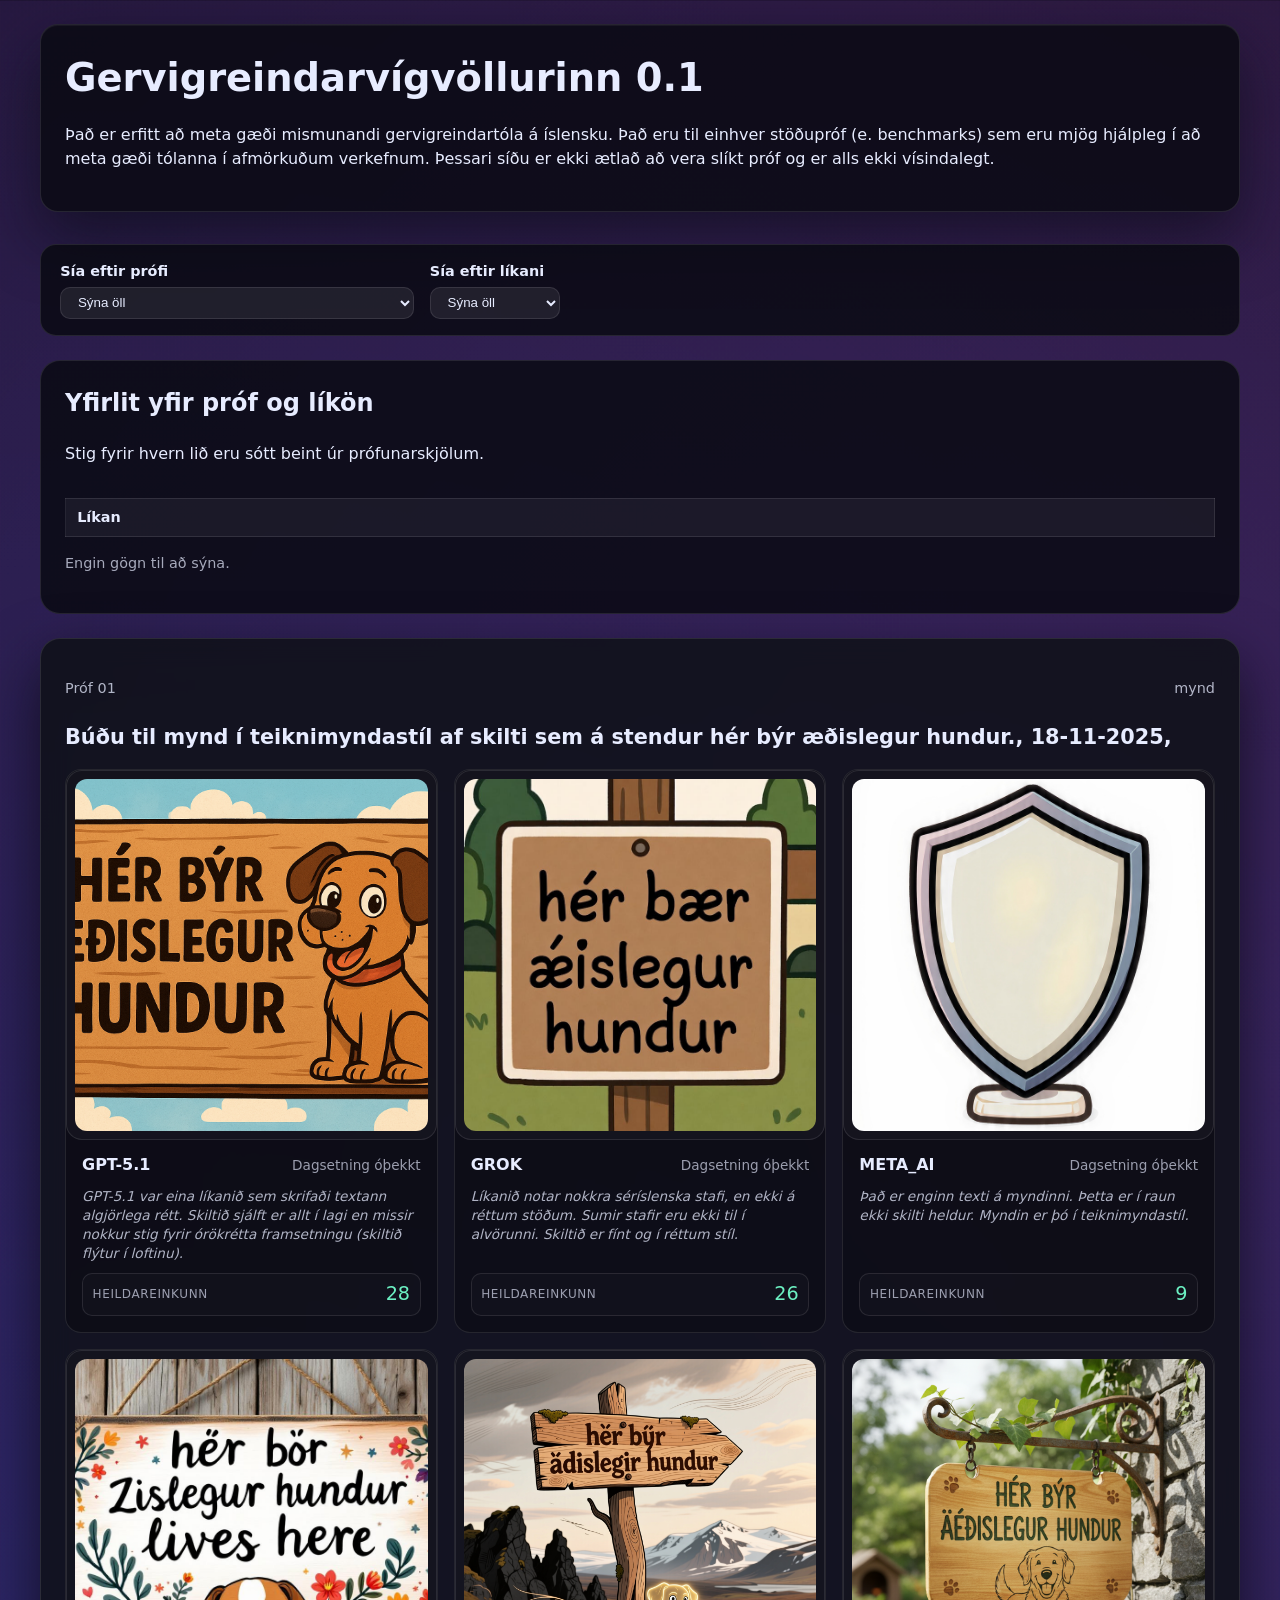
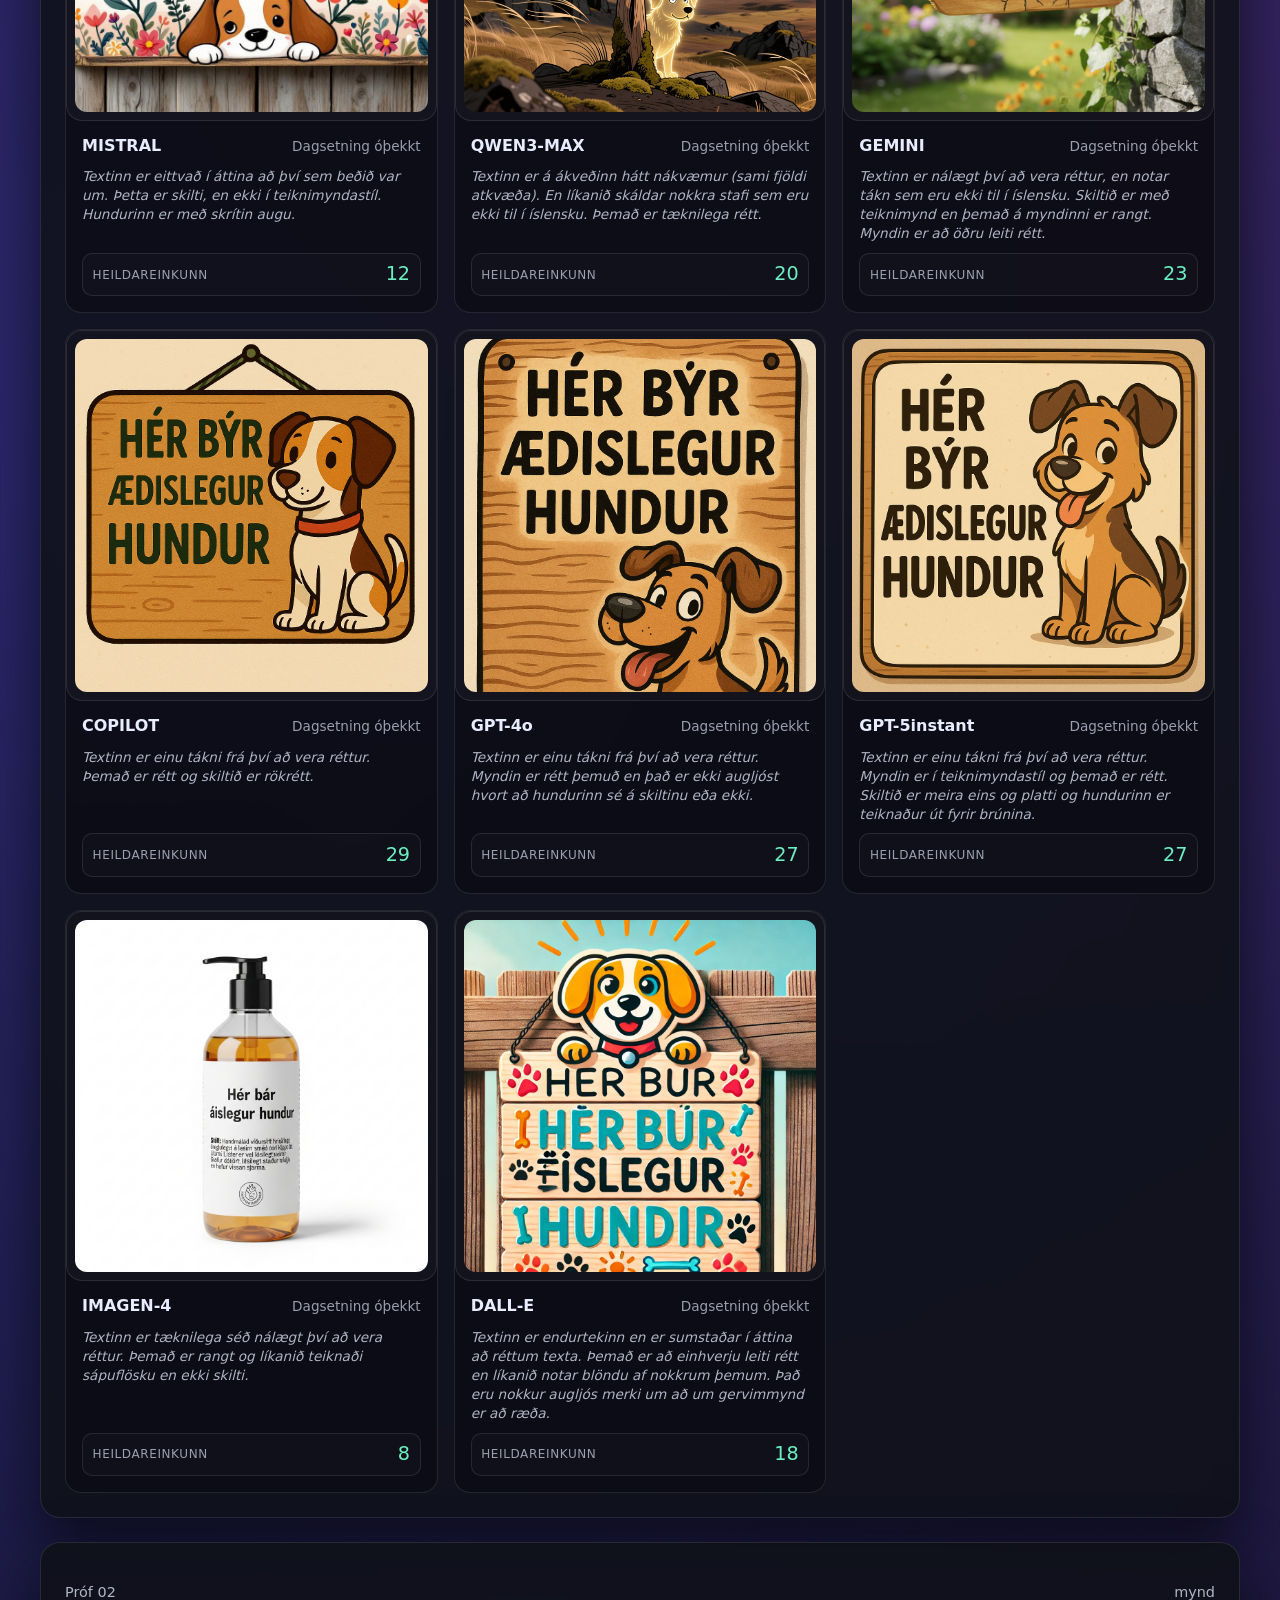
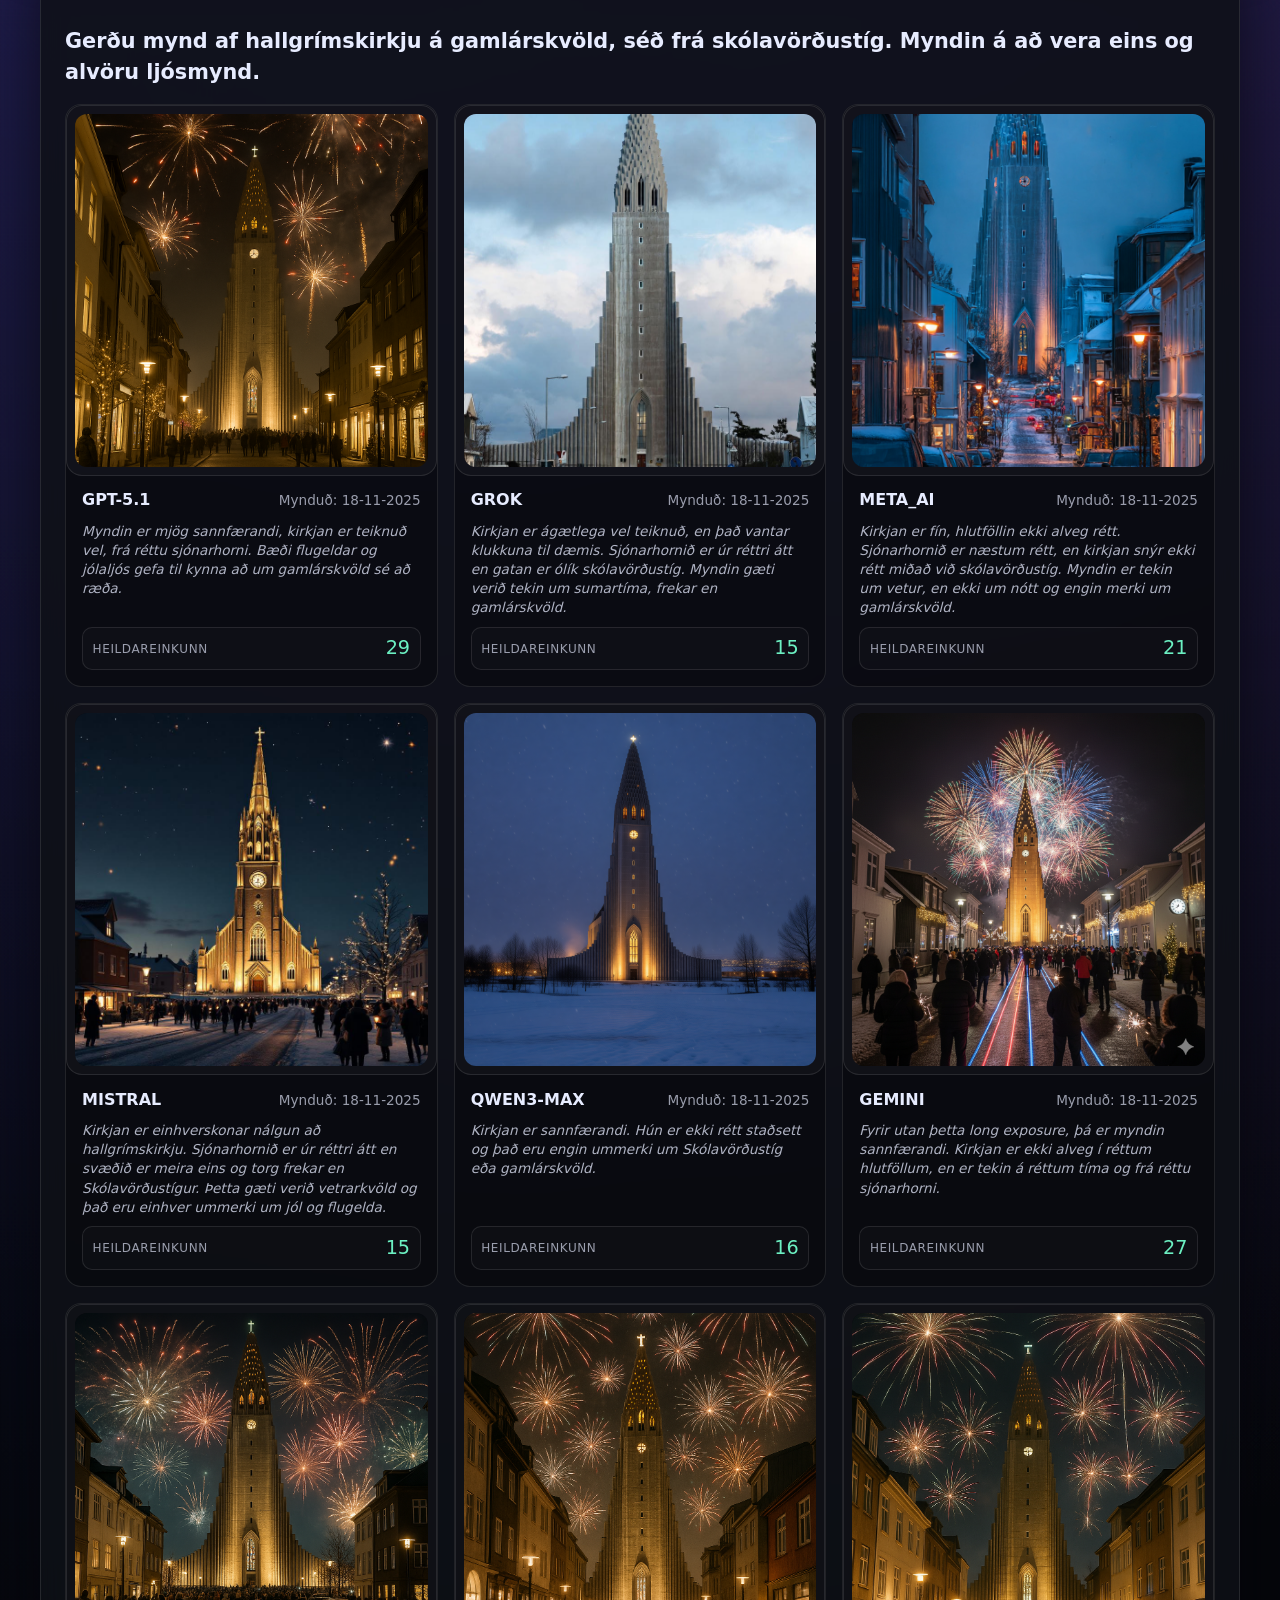
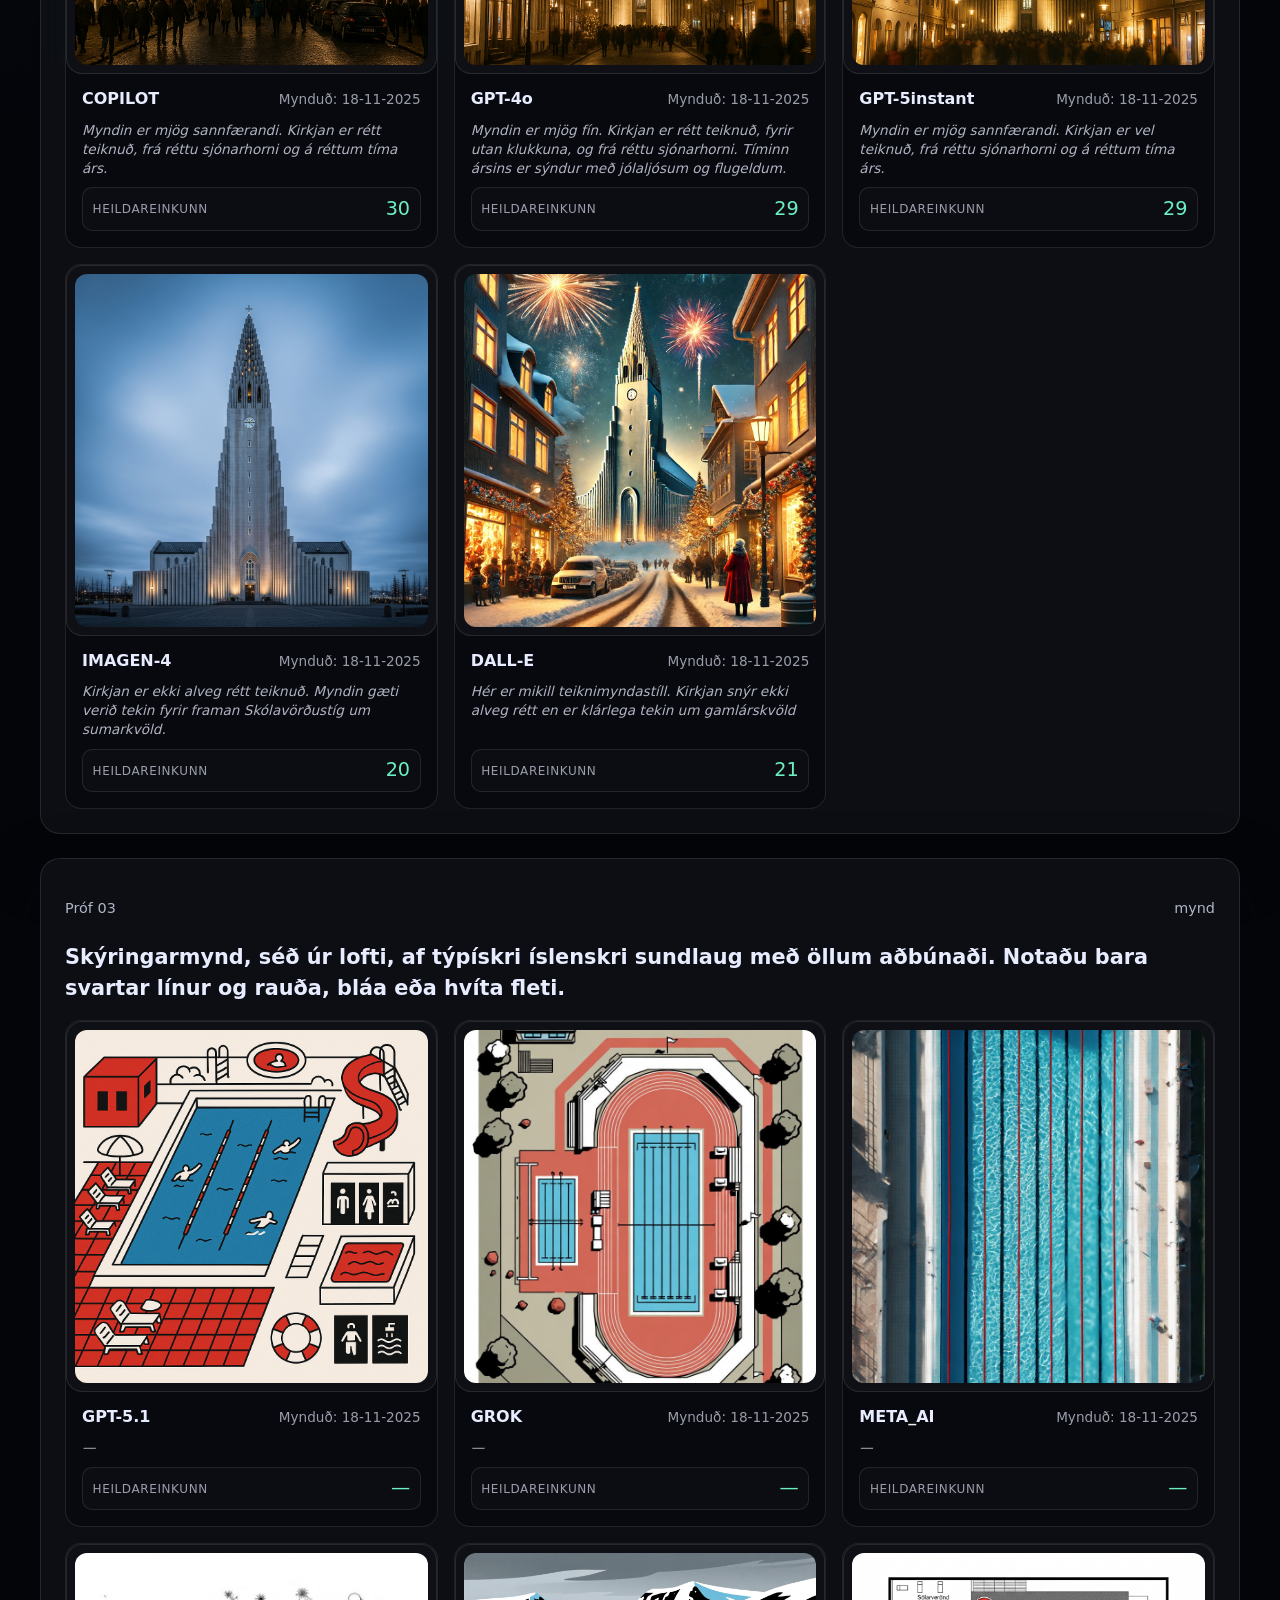
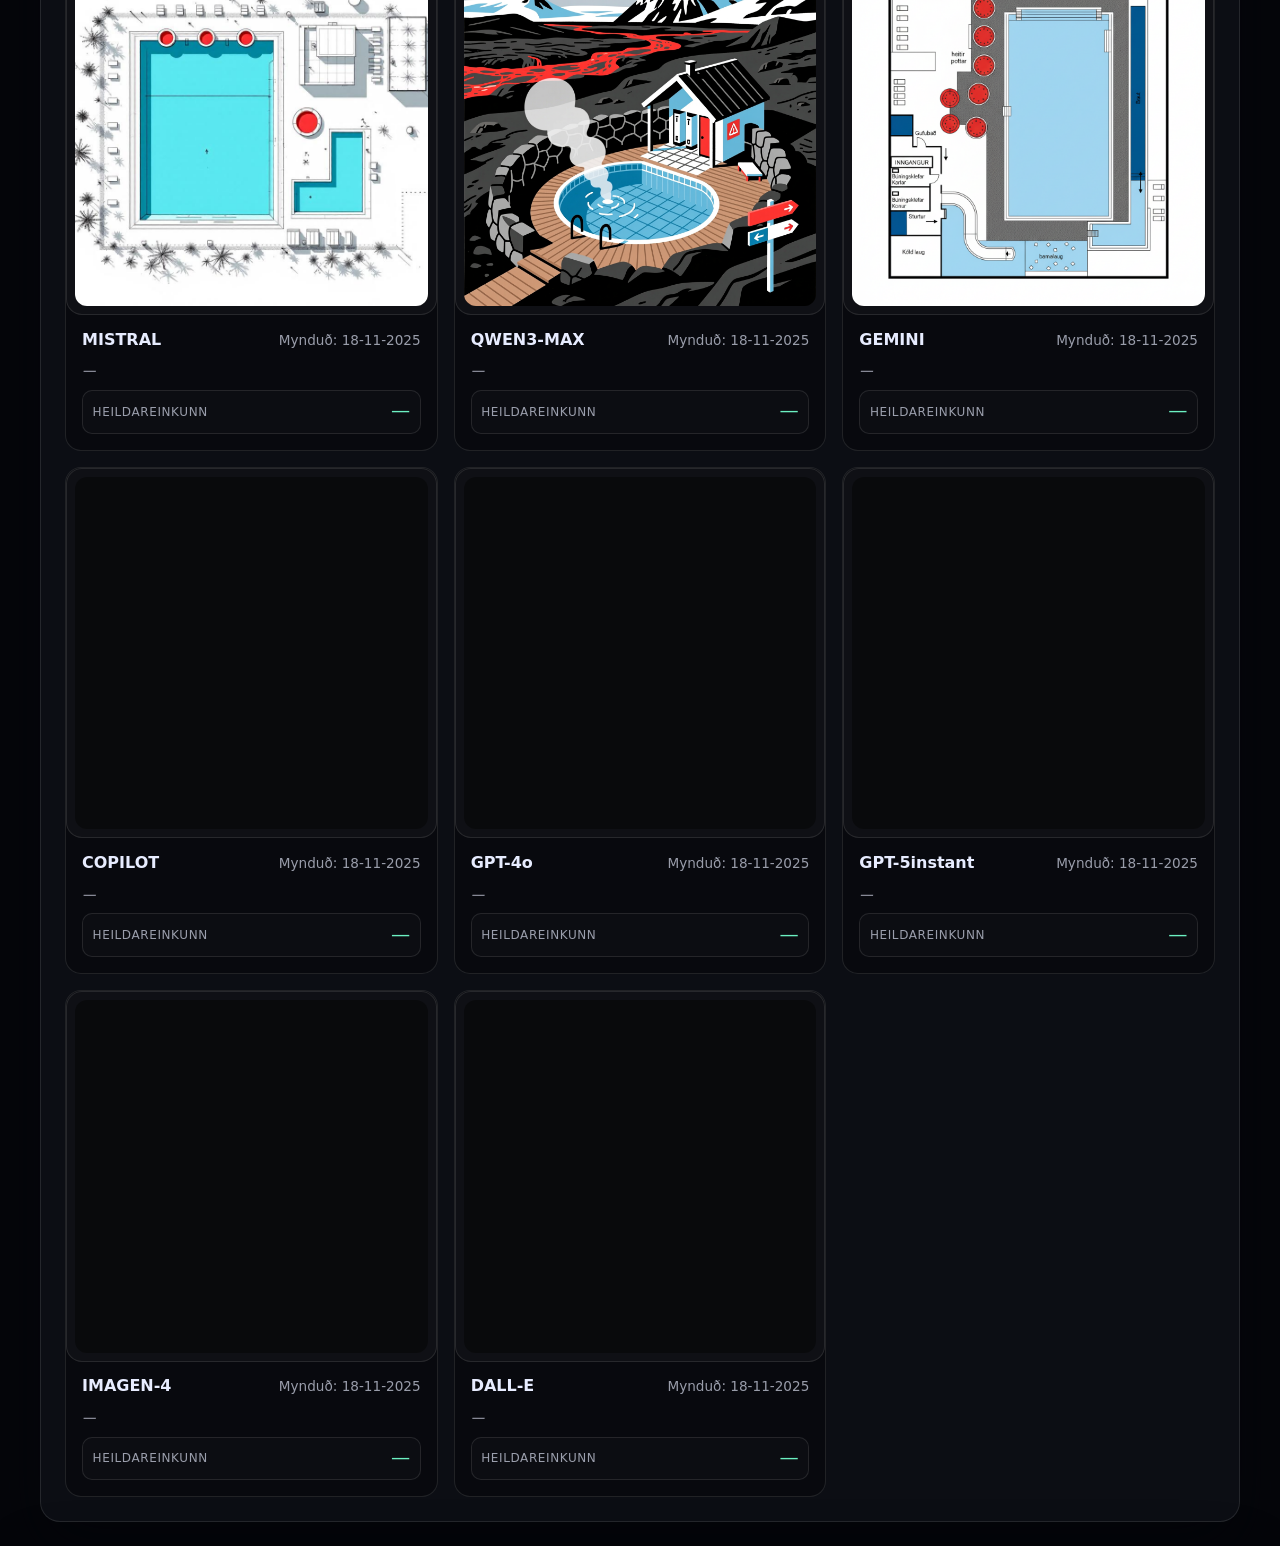
==== index.html @ adf2e950 "Initial" ====
<!DOCTYPE html>
<html lang="en">
  <head>
    <meta charset="UTF-8" />
    <meta name="viewport" content="width=device-width, initial-scale=1.0" />
    <title>Gervigreindarvígvöllurinn</title>
    <link rel="stylesheet" href="styles.css" />
  </head>
  <body>
    <header class="site-header">
      <div class="header-content">
        <h1>Gervigreindarvígvöllurinn 0.1</h1>
        <p>
          Það er erfitt að meta gæði mismunandi gervigreindartóla á íslensku. Það eru til einhver stöðupróf (e. benchmarks) sem eru mjög hjálpleg í að meta gæði tólanna í afmörkuðum verkefnum. Þessari síðu er ekki ætlað að vera slíkt próf og er alls ekki vísindalegt.
        </p>
      </div>
    </header>

    <main>
      <section class="filters">
        <label>
          Sía eftir prófi
          <select id="trialFilter">
            <option value="all" selected>Sýna öll</option>
          </select>
        </label>
        <label>
          Sía eftir líkani
          <select id="modelFilter">
            <option value="all" selected>Sýna öll</option>
          </select>
        </label>
      </section>

      <section class="summary-section" id="summarySection">
        <div class="summary-header">
          <h2>Yfirlit yfir próf og líkön</h2>
          <p>Stig fyrir hvern lið eru sótt beint úr prófunarskjölum.</p>
        </div>
        <div class="table-wrap">
          <table id="summaryTable">
            <thead>
              <tr>
                <th>Líkan</th>
              </tr>
            </thead>
            <tbody></tbody>
          </table>
          <p class="table-empty" id="summaryEmpty">Engin gögn til að sýna.</p>
        </div>
      </section>

      <section id="trialGrid" class="trial-grid" aria-live="polite">
        <div class="status-message">Hleð gögnum…</div>
      </section>
    </main>

    <template id="trialTemplate">
      <article class="trial-card">
        <header>
          <p class="trial-id"></p>
          <p class="trial-type"></p>
        </header>
        <h2 class="trial-prompt"></h2>
        <div class="model-grid"></div>
      </article>
    </template>

    <template id="modelTemplate">
      <figure class="model-card">
        <div class="image-wrap">
          <button type="button" class="image-button" aria-label="Open image preview">
            <img alt="" loading="lazy" />
          </button>
        </div>
        <figcaption>
          <div class="model-meta">
            <strong class="model-name"></strong>
            <span class="generated-date"></span>
          </div>
          <p class="model-comment">—</p>
          <div class="score-tile">
            <span class="score-label">Heildareinkunn</span>
            <span class="score-value overall-grade">—</span>
          </div>
        </figcaption>
      </figure>
    </template>

    <div id="lightbox" class="lightbox hidden" aria-hidden="true">
      <div class="lightbox-backdrop"></div>
      <figure class="lightbox-dialog" role="dialog" aria-modal="true" aria-label="Image preview">
        <button type="button" class="lightbox-close" aria-label="Close image">×</button>
        <button type="button" class="lightbox-nav lightbox-prev" id="lightboxPrev" aria-label="Show previous image">‹</button>
        <button type="button" class="lightbox-nav lightbox-next" id="lightboxNext" aria-label="Show next image">›</button>
        <img id="lightboxImage" alt="" />
        <figcaption class="lightbox-caption">
          <strong id="lightboxModel"></strong>
          <p id="lightboxPrompt"></p>
          <p id="lightboxComment" class="lightbox-comment"></p>
          <div class="lightbox-scores" id="lightboxScores"></div>
        </figcaption>
      </figure>
    </div>

    <script src="app.js" type="module"></script>
  </body>
</html>
---- styles.css ----
:root {
  color-scheme: light dark;
  font-family: "Inter", system-ui, -apple-system, BlinkMacSystemFont, "Segoe UI",
    sans-serif;
  line-height: 1.5;
  font-weight: 400;
  background-color: #0f1117;
  color: #e7ecff;
  --accent: #6cf0c2;
  --border: rgba(255, 255, 255, 0.1);
  --card-bg: rgba(15, 17, 23, 0.85);
  --content-width: 1200px;
}

*,
*::before,
*::after {
  box-sizing: border-box;
}

body {
  margin: 0;
  min-height: 100vh;
  background:
    radial-gradient(circle at 10% 20%, rgba(54, 88, 255, 0.3), transparent 35%),
    radial-gradient(circle at 90% 10%, rgba(224, 95, 255, 0.25), transparent 40%),
    #05060a;
  padding: 1.5rem;
}

.site-header {
  max-width: var(--content-width);
  margin: 0 auto 2rem;
  padding: 1.5rem;
  border-radius: 18px;
  border: 1px solid var(--border);
  background: rgba(8, 9, 15, 0.8);
  box-shadow:
    0 25px 60px rgba(8, 10, 20, 0.6),
    inset 0 1px 0 rgba(255, 255, 255, 0.05);
  display: flex;
  gap: 1rem;
  justify-content: space-between;
  align-items: flex-start;
  flex-wrap: wrap;
}

.site-header h1 {
  margin: 0 0 0.4rem;
  font-size: clamp(1.8rem, 3vw, 2.8rem);
}

.site-header .meta {
  display: flex;
  gap: 0.5rem;
  flex-wrap: wrap;
}

.tag {
  border: 1px solid var(--border);
  padding: 0.3rem 0.8rem;
  border-radius: 999px;
  font-size: 0.85rem;
  background: rgba(255, 255, 255, 0.05);
}

main {
  max-width: var(--content-width);
  margin: 0 auto;
}

.filters {
  display: flex;
  gap: 1rem;
  flex-wrap: wrap;
  margin-bottom: 1.5rem;
  padding: 1rem 1.2rem;
  border-radius: 16px;
  border: 1px solid var(--border);
  background: rgba(8, 9, 15, 0.8);
}

.filters label {
  display: flex;
  flex-direction: column;
  font-weight: 600;
  font-size: 0.9rem;
}

select {
  background: rgba(255, 255, 255, 0.08);
  color: inherit;
  border: 1px solid var(--border);
  border-radius: 10px;
  padding: 0.4rem 0.8rem;
  margin-top: 0.3rem;
}

.trial-grid {
  display: grid;
  gap: 1.5rem;
}

.status-message {
  padding: 3rem;
  text-align: center;
  border-radius: 18px;
  border: 1px dashed var(--border);
  background: rgba(8, 9, 15, 0.7);
}

.trial-card {
  border: 1px solid var(--border);
  border-radius: 20px;
  padding: 1.5rem;
  background: var(--card-bg);
  backdrop-filter: blur(12px);
  box-shadow: 0 25px 60px rgba(4, 6, 10, 0.7);
}

.trial-card header {
  display: flex;
  justify-content: space-between;
  font-size: 0.9rem;
  opacity: 0.75;
  margin-bottom: 0.5rem;
}

.trial-card h2 {
  margin: 0 0 1rem;
  font-size: 1.3rem;
}

.model-grid {
  display: grid;
  grid-template-columns: repeat(3, minmax(0, 1fr));
  gap: 1rem;
}

.image-wrap {
  aspect-ratio: 1 / 1;
  width: 100%;
  background: rgba(255, 255, 255, 0.03);
  border: 1px solid var(--border);
  border-radius: 16px;
  overflow: hidden;
  padding: 0.5rem;
  box-sizing: border-box;
}

.image-button {
  width: 100%;
  height: 100%;
  border: none;
  background: transparent;
  padding: 0;
  margin: 0;
  cursor: pointer;
}

.image-wrap img {
  width: 100%;
  height: 100%;
  object-fit: cover;
  display: block;
  background: rgba(0, 0, 0, 0.4);
  border-radius: 12px;
}

.model-card {
  margin: 0;
  border: 1px solid var(--border);
  border-radius: 16px;
  overflow: hidden;
  background: rgba(0, 0, 0, 0.3);
  display: flex;
  flex-direction: column;
}

.model-card figcaption {
  padding: 0.8rem 1rem 1rem;
  display: flex;
  flex-direction: column;
  gap: 0.6rem;
  flex: 1;
}

.missing-image {
  width: 100%;
  height: 100%;
  border-radius: 12px;
  border: 1px dashed var(--border);
  display: flex;
  align-items: center;
  justify-content: center;
  font-size: 0.9rem;
  opacity: 0.6;
  text-align: center;
  padding: 1rem;
}

.model-meta {
  display: flex;
  justify-content: space-between;
  align-items: baseline;
  gap: 0.5rem;
}

.model-name {
  font-size: 1rem;
}

.generated-date {
  font-size: 0.85rem;
  opacity: 0.65;
}

.model-comment {
  margin: 0;
  font-size: 0.85rem;
  font-style: italic;
  line-height: 1.4;
  opacity: 0.75;
}

.score-tile {
  border: 1px solid var(--border);
  border-radius: 10px;
  padding: 0.4rem 0.6rem;
  background: rgba(255, 255, 255, 0.02);
  display: flex;
  align-items: center;
  justify-content: space-between;
  gap: 0.6rem;
  margin-top: auto;
}

.score-label {
  font-size: 0.75rem;
  text-transform: uppercase;
  letter-spacing: 0.05em;
  opacity: 0.65;
}

.score-value {
  font-size: 1rem;
}

.overall-grade {
  font-size: 1.2rem;
  color: var(--accent);
}

@media (max-width: 1100px) {
  .model-grid {
    grid-template-columns: repeat(auto-fit, minmax(260px, 1fr));
  }
}

.lightbox {
  position: fixed;
  inset: 0;
  z-index: 1000;
  display: flex;
  align-items: center;
  justify-content: center;
}

.lightbox.hidden {
  display: none;
}

.lightbox-backdrop {
  position: absolute;
  inset: 0;
  background: rgba(0, 0, 0, 0.8);
}

.lightbox-dialog {
  position: relative;
  max-width: min(90vw, 1100px);
  max-height: 90vh;
  padding: 1.5rem;
  background: rgba(8, 9, 15, 0.95);
  border-radius: 20px;
  border: 1px solid var(--border);
  box-shadow: 0 30px 80px rgba(0, 0, 0, 0.8);
  display: flex;
  flex-direction: column;
  gap: 1rem;
  align-items: center;
}

.lightbox-dialog img {
  width: 100%;
  max-width: 80vw;
  max-height: 60vh;
  object-fit: contain;
  border-radius: 12px;
  background: #000;
}

.lightbox-caption {
  width: 100%;
  border: 1px solid var(--border);
  border-radius: 12px;
  padding: 1rem;
  background: rgba(255, 255, 255, 0.03);
  display: flex;
  flex-direction: column;
  gap: 0.4rem;
}

.lightbox-caption strong {
  font-size: 1.1rem;
}

.lightbox-caption p {
  margin: 0;
  font-size: 0.95rem;
  line-height: 1.4;
  opacity: 0.85;
}

.lightbox-comment {
  font-size: 0.9rem;
  margin-top: 0.3rem;
  opacity: 0.8;
}

.lightbox-scores {
  display: flex;
  flex-wrap: wrap;
  gap: 0.5rem;
  margin-top: 0.5rem;
}

.lightbox-scores span {
  border: 1px solid var(--border);
  border-radius: 999px;
  padding: 0.2rem 0.7rem;
  font-size: 0.85rem;
  background: rgba(255, 255, 255, 0.05);
}

.lightbox-close {
  position: absolute;
  top: 0.5rem;
  right: 0.5rem;
  border: none;
  background: rgba(0, 0, 0, 0.5);
  color: #fff;
  width: 2.4rem;
  height: 2.4rem;
  border-radius: 50%;
  font-size: 1.3rem;
  cursor: pointer;
}

.lightbox-nav {
  position: absolute;
  top: 50%;
  transform: translateY(-50%);
  border: none;
  background: rgba(0, 0, 0, 0.5);
  color: #fff;
  width: 3rem;
  height: 3rem;
  border-radius: 50%;
  font-size: 1.3rem;
  cursor: pointer;
}

.lightbox-prev {
  left: 0.5rem;
}

.lightbox-next {
  right: 0.5rem;
}

.model-comment {
  margin: 0;
  font-size: 0.85rem;
  line-height: 1.4;
  opacity: 0.75;
}

.score-tile {
  border: 1px solid var(--border);
  border-radius: 10px;
  padding: 0.4rem 0.6rem;
  background: rgba(255, 255, 255, 0.02);
  display: flex;
  align-items: center;
  justify-content: space-between;
  gap: 0.6rem;
  margin-top: auto;
}

@media (max-width: 640px) {
  body {
    padding: 1rem;
  }

  .site-header {
    flex-direction: column;
  }

  .trial-card {
    padding: 1.2rem;
  }
}
.summary-section {
  border: 1px solid var(--border);
  border-radius: 20px;
  padding: 1.5rem;
  margin-bottom: 1.5rem;
  background: rgba(8, 9, 15, 0.8);
}

.summary-header {
  display: flex;
  flex-direction: column;
  gap: 0.3rem;
  margin-bottom: 1rem;
}

.summary-header h2 {
  margin: 0;
}

.table-wrap {
  overflow-x: auto;
}

#summaryTable {
  width: 100%;
  border-collapse: collapse;
  font-size: 0.9rem;
  min-width: 600px;
}

#summaryTable th,
#summaryTable td {
  border: 1px solid var(--border);
  padding: 0.5rem 0.7rem;
  text-align: left;
}

#summaryTable th {
  background: rgba(255, 255, 255, 0.05);
  font-weight: 600;
}

#summaryTable td {
  white-space: nowrap;
}

#summaryTable tbody tr:nth-child(even) {
  background: rgba(255, 255, 255, 0.02);
}

.score-chip {
  display: inline-flex;
  align-items: center;
  justify-content: center;
  border: 1px solid var(--border);
  border-radius: 999px;
  padding: 0.2rem 0.9rem;
  min-width: 2.5rem;
}

.score-chip.best {
  background: var(--accent);
  color: #04110c;
  font-weight: 600;
  border-color: transparent;
}

.score-chip.overall-best {
  background: #b788ff;
  color: #130024;
  font-weight: 700;
  border-color: transparent;
}

.score-chip .crown-icon {
  margin-right: 0.3rem;
}

.table-empty {
  margin-top: 1rem;
  font-size: 0.9rem;
  opacity: 0.7;
}

.hidden {
  display: none !important;
}
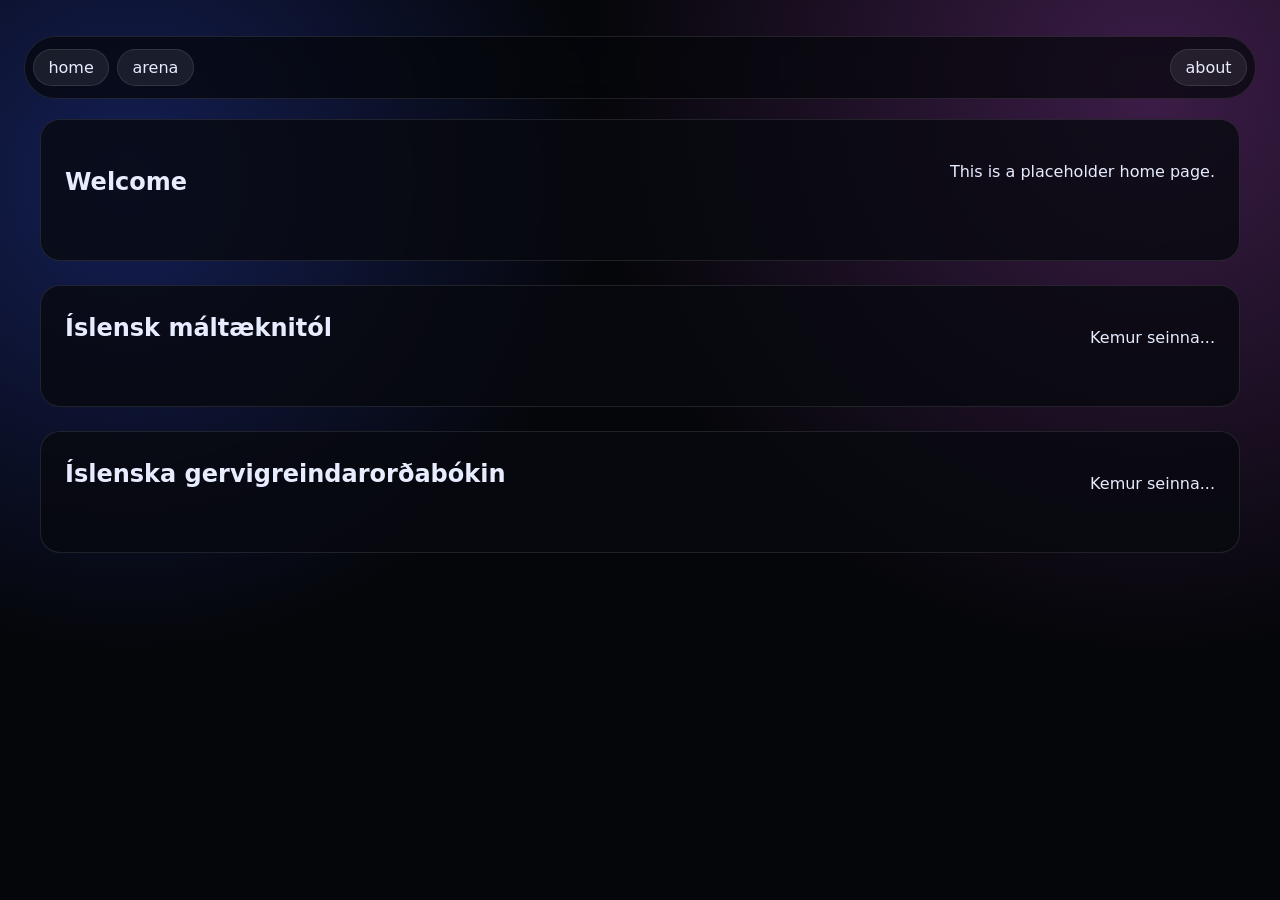
==== commit 3bcef5d9: "site is now static" ====
--- a/index.html
+++ b/index.html
@@ -3,106 +3,32 @@
   <head>
     <meta charset="UTF-8" />
     <meta name="viewport" content="width=device-width, initial-scale=1.0" />
-    <title>Gervigreindarvígvöllurinn</title>
+    <title>Home</title>
     <link rel="stylesheet" href="styles.css" />
   </head>
-  <body>
-    <header class="site-header">
-      <div class="header-content">
-        <h1>Gervigreindarvígvöllurinn 0.1</h1>
-        <p>
-          Það er erfitt að meta gæði mismunandi gervigreindartóla á íslensku. Það eru til einhver stöðupróf (e. benchmarks) sem eru mjög hjálpleg í að meta gæði tólanna í afmörkuðum verkefnum. Þessari síðu er ekki ætlað að vera slíkt próf og er alls ekki vísindalegt.
-        </p>
-      </div>
-    </header>
-
+  <body id="top"> 
+    <nav class="top-nav" aria-label="Site navigation"> 
+      <a href="index.html">home</a>
+      <a href="arena.html">arena</a>
+      <a href="about.html">about</a>
+    </nav>
     <main>
-      <section class="filters">
-        <label>
-          Sía eftir prófi
-          <select id="trialFilter">
-            <option value="all" selected>Sýna öll</option>
-          </select>
-        </label>
-        <label>
-          Sía eftir líkani
-          <select id="modelFilter">
-            <option value="all" selected>Sýna öll</option>
-          </select>
-        </label>
-      </section>
-
-      <section class="summary-section" id="summarySection">
+      <section class="summary-section">
         <div class="summary-header">
-          <h2>Yfirlit yfir próf og líkön</h2>
-          <p>Stig fyrir hvern lið eru sótt beint úr prófunarskjölum.</p>
-        </div>
-        <div class="table-wrap">
-          <table id="summaryTable">
-            <thead>
-              <tr>
-                <th>Líkan</th>
-              </tr>
-            </thead>
-            <tbody></tbody>
-          </table>
-          <p class="table-empty" id="summaryEmpty">Engin gögn til að sýna.</p>
+          <h1>Welcome</h1>
+          <p>This is a placeholder home page.</p>
         </div>
       </section>
-
-      <section id="trialGrid" class="trial-grid" aria-live="polite">
-        <div class="status-message">Hleð gögnum…</div>
+      <section class="summary-section">
+        <div class="summary-header">
+          <h2>Íslensk máltæknitól</h2>
+          <p>Kemur seinna...</p>
+      </section>
+      <section class="summary-section">
+        <div class="summary-header">
+          <h2>Íslenska gervigreindarorðabókin</h2>
+          <p>Kemur seinna...</p>
       </section>
     </main>
-
-    <template id="trialTemplate">
-      <article class="trial-card">
-        <header>
-          <p class="trial-id"></p>
-          <p class="trial-type"></p>
-        </header>
-        <h2 class="trial-prompt"></h2>
-        <div class="model-grid"></div>
-      </article>
-    </template>
-
-    <template id="modelTemplate">
-      <figure class="model-card">
-        <div class="image-wrap">
-          <button type="button" class="image-button" aria-label="Open image preview">
-            <img alt="" loading="lazy" />
-          </button>
-        </div>
-        <figcaption>
-          <div class="model-meta">
-            <strong class="model-name"></strong>
-            <span class="generated-date"></span>
-          </div>
-          <p class="model-comment">—</p>
-          <div class="score-tile">
-            <span class="score-label">Heildareinkunn</span>
-            <span class="score-value overall-grade">—</span>
-          </div>
-        </figcaption>
-      </figure>
-    </template>
-
-    <div id="lightbox" class="lightbox hidden" aria-hidden="true">
-      <div class="lightbox-backdrop"></div>
-      <figure class="lightbox-dialog" role="dialog" aria-modal="true" aria-label="Image preview">
-        <button type="button" class="lightbox-close" aria-label="Close image">×</button>
-        <button type="button" class="lightbox-nav lightbox-prev" id="lightboxPrev" aria-label="Show previous image">‹</button>
-        <button type="button" class="lightbox-nav lightbox-next" id="lightboxNext" aria-label="Show next image">›</button>
-        <img id="lightboxImage" alt="" />
-        <figcaption class="lightbox-caption">
-          <strong id="lightboxModel"></strong>
-          <p id="lightboxPrompt"></p>
-          <p id="lightboxComment" class="lightbox-comment"></p>
-          <div class="lightbox-scores" id="lightboxScores"></div>
-        </figcaption>
-      </figure>
-    </div>
-
-    <script src="app.js" type="module"></script>
   </body>
 </html>
--- a/styles.css
+++ b/styles.css
@@ -10,6 +10,7 @@
   --border: rgba(255, 255, 255, 0.1);
   --card-bg: rgba(15, 17, 23, 0.85);
   --content-width: 1200px;
+  --secondary-accent: #b788ff;
 }
 
 *,
@@ -28,6 +29,10 @@
   padding: 1.5rem;
 }
 
+.long-text{
+  text-align: justify;
+}
+
 .site-header {
   max-width: var(--content-width);
   margin: 0 auto 2rem;
@@ -46,7 +51,7 @@
 }
 
 .site-header h1 {
-  margin: 0 0 0.4rem;
+  margin: 0 0 1rem;
   font-size: clamp(1.8rem, 3vw, 2.8rem);
 }
 
@@ -55,6 +60,195 @@
   gap: 0.5rem;
   flex-wrap: wrap;
 }
+
+.header-inner-content{
+  display: flex;
+  justify-content: space-between;
+  gap: 2rem;
+}
+
+  .header-title-logo{
+    flex-direction: column;
+    align-items: flex-start;
+    gap: 0.5rem;
+  }
+
+  .site-title, .site-subtitle{
+    text-align: center;
+  }
+
+  .site-title-wrapper{
+    width: 100%;
+    display: flex;
+    flex-direction: column;
+    align-items: center;
+  }
+
+  .arena-logo-wrapper{
+    display: flex;
+    justify-content: center;
+    width: 100%;
+  }
+
+.header-left{
+ /* its 60% on desktop, 100% on mobile */
+  max-width: 50vw;
+  min-width: 0; /* allow flex children to shrink */
+  overflow-wrap: anywhere; /* prevent long words from overflowing */
+}
+
+.header-update-list{
+  display: flex;
+  flex-direction: column;
+}
+
+.arena-logo{
+  max-height: 20vh;
+}
+
+.header-update-list-scroll {
+  height: 100%;
+  overflow-y: auto;
+  padding: 1rem;
+  margin-top: 0.5rem;
+  background: rgba(255, 255, 255, 0.06);
+  border: 1px solid var(--border);
+  border-radius: 12px;
+}
+
+.update-item-header {
+  display: flex;
+  justify-content: space-between;
+  align-items: center;
+  gap: 0.75rem;
+  width: 100%;
+}
+.update-item {
+  display: flex;
+  flex-direction: column;
+  gap: 0.5rem;
+  padding: 0.6rem 0;
+  border-bottom: 1px solid var(--border);
+}
+
+.update-item:last-child {
+  border-bottom: none;
+}
+
+.update-version {
+  display: inline-flex;
+  align-items: center;
+  padding: 0.2rem 0.75rem;
+  border-radius: 999px;
+  border: 1px solid var(--border);
+  background: rgba(255, 255, 255, 0.08);
+  color: #cbd3e1;
+  font-weight: 600;
+  font-size: 0.9rem;
+  flex-shrink: 0;
+  white-space: nowrap;
+}
+
+.update-date {
+  display: inline-flex;
+  align-items: center;
+  padding: 0.2rem 0.75rem;
+  border-radius: 999px;
+  border: 1px solid var(--border);
+  background: rgba(255, 255, 255, 0.12);
+  color: #cbd3e1;
+  font-weight: 600;
+  font-size: 0.9rem;
+  flex-shrink: 0;
+  white-space: nowrap;
+}
+
+.update-version.future-update{
+  background: var(--secondary-accent);
+  color: #04110c;
+  border-color: var(--secondary-accent);
+}
+
+.update-version.current-update,
+.update-date.current-update {
+  background: var(--accent);
+  color: #04110c;
+  border-color: var(--accent);
+}
+
+.update-version.past-update,
+.update-date.past-update {
+  background: rgba(255, 255, 255, 0.06);
+}
+
+.update-text {
+  font-style: italic;
+  color: #e7ecff;
+  line-height: 1.5;
+}
+
+.long-header-text{
+  display:flex;
+  width:50%;
+}
+
+.mystery{
+  font-style: italic;
+}
+
+.summary-header {
+  display: flex;
+  flex-direction: row;
+  gap: 0.3rem;
+  margin-bottom: 1rem;
+  justify-content: space-between;
+}
+
+.summary-header h2 {
+  margin: 0;
+}
+
+.summary-header-left{
+  max-width: 60%;
+}
+
+.summary-header-right{
+  max-width: 40%;
+}
+
+.summary-header-right > img{
+  max-width: 100%;
+  max-height: 150px;
+  display: block;
+}
+
+.pill-link {
+  display: inline-flex;
+  align-items: center;
+  padding: 0.35rem 0.9rem;
+  border-radius: 999px;
+  border: 1px solid var(--border);
+  background: rgba(255, 255, 255, 0.08);
+  color: inherit;
+  text-decoration: none;
+  font-weight: 600;
+  gap: 0.35rem;
+  transition: border-color 150ms ease, transform 150ms ease;
+  margin-right: 10px;
+}
+
+/* the last pill link should not have margin right */
+.pill-link:last-child {
+  margin-right: 0;
+}
+
+.pill-link:hover,
+.pill-link:focus-visible {
+  border-color: rgba(255, 255, 255, 0.5);
+  outline: none;
+  transform: translateY(-1px);
+}
+
 
 .tag {
   border: 1px solid var(--border);
@@ -67,6 +261,50 @@
 main {
   max-width: var(--content-width);
   margin: 0 auto;
+}
+
+.about-grid {
+  display: grid;
+  grid-template-columns: repeat(auto-fit, minmax(260px, 1fr));
+  gap: 1rem;
+}
+
+.about-card {
+  border: 1px solid var(--border);
+  border-radius: 16px;
+  padding: 1rem;
+  background: rgba(255, 255, 255, 0.03);
+  box-shadow: 0 20px 40px rgba(0, 0, 0, 0.4);
+  min-height: 140px;
+}
+
+.about-hero {
+  display: grid;
+  gap: 1.5rem;
+}
+
+.about-hero-grid {
+  display: grid;
+  grid-template-columns: repeat(auto-fit, minmax(280px, 1fr));
+  gap: 1.5rem;
+  align-items: center;
+}
+
+.about-hero-text h2 {
+  margin-top: 0;
+}
+
+.about-hero-media img {
+  border-radius: 18px;
+  border: 1px solid var(--border);
+  box-shadow: 0 15px 30px rgba(0, 0, 0, 0.4);
+  max-height: 350px;
+}
+
+.about-card-grid {
+  display: grid;
+  grid-template-columns: repeat(auto-fit, minmax(260px, 1fr));
+  gap: 1rem;
 }
 
 .filters {
@@ -116,19 +354,84 @@
   background: var(--card-bg);
   backdrop-filter: blur(12px);
   box-shadow: 0 25px 60px rgba(4, 6, 10, 0.7);
+  display: flex;
+  flex-direction: column;
 }
 
 .trial-card header {
   display: flex;
+  align-items: center;
+  margin-bottom: 0.6rem;
   justify-content: space-between;
+  gap: 0.5rem;
+}
+
+
+
+.trial-id,
+.trial-type {
+  margin: 0;
+  font-size: 0.95rem;
+  padding: 0.25rem 0.8rem;
+  border-radius: 999px;
+  border: 1px solid var(--border);
+  background: rgba(255, 255, 255, 0.05);
+}
+
+.trial-id {
+  color: inherit;
+}
+
+.trial-type {
+  color: inherit;
+}
+
+.trial-link {
+  color: inherit;
+  text-decoration: none;
+  display: inline-flex;
+  align-items: center;
+  gap: 0.35rem;
+}
+
+.trial-link .link-icon {
+  font-size: 0.95rem;
+}
+
+.trial-metrics {
+  display: flex;
+  flex-wrap: wrap;
+  gap: 0.4rem;
+  margin: 0.4rem 0 0.6rem;
+}
+
+.trial-metric-pill {
+  border: 1px solid var(--border);
+  border-radius: 999px;
+  padding: 0.25rem 0.7rem;
+  background: rgba(255, 255, 255, 0.03);
   font-size: 0.9rem;
-  opacity: 0.75;
-  margin-bottom: 0.5rem;
-}
-
-.trial-card h2 {
-  margin: 0 0 1rem;
-  font-size: 1.3rem;
+}
+
+.trial-prompt-code {
+  margin: 0.2rem 0 0.8rem;
+  padding: 0.75rem;
+  border-radius: 12px;
+  border: 1px solid var(--border);
+  background: rgba(0, 0, 0, 0.4);
+  font-family: "Courier New", Courier, monospace;
+  font-weight: bold;
+  white-space: pre-wrap;
+  word-break: break-word;
+}
+
+.trial-name{
+  margin: 0;
+}
+
+.trial-prompt-title{
+  font-weight: bold;
+  margin-bottom: 0.3rem;
 }
 
 .model-grid {
@@ -138,8 +441,8 @@
 }
 
 .image-wrap {
-  aspect-ratio: 1 / 1;
-  width: 100%;
+  width: 100%;
+  height: 240px;
   background: rgba(255, 255, 255, 0.03);
   border: 1px solid var(--border);
   border-radius: 16px;
@@ -148,6 +451,7 @@
   box-sizing: border-box;
 }
 
+
 .image-button {
   width: 100%;
   height: 100%;
@@ -160,7 +464,7 @@
 
 .image-wrap img {
   width: 100%;
-  height: 100%;
+  height: 300px;
   object-fit: cover;
   display: block;
   background: rgba(0, 0, 0, 0.4);
@@ -232,7 +536,7 @@
   align-items: center;
   justify-content: space-between;
   gap: 0.6rem;
-  margin-top: auto;
+  margin-top: 0;
 }
 
 .score-label {
@@ -249,6 +553,46 @@
 .overall-grade {
   font-size: 1.2rem;
   color: var(--accent);
+}
+
+.score-stack {
+  display: flex;
+  flex-direction: column;
+  gap: 0.4rem;
+  margin-top: auto;
+}
+
+.score-bars {
+  display: flex;
+  flex-direction: column;
+  gap: 0.4rem;
+  margin: 0.5rem 0;
+}
+
+.score-bar {
+  display: flex;
+  flex-direction: column;
+  gap: 0.2rem;
+}
+
+.score-bar-label {
+  font-size: 0.85rem;
+  opacity: 0.8;
+}
+
+.score-bar-track {
+  position: relative;
+  height: 8px;
+  border-radius: 999px;
+  background: rgba(255, 255, 255, 0.12);
+}
+
+.score-bar-fill {
+  height: 8px;
+  border-radius: 999px;
+  background: linear-gradient(90deg, var(--accent), #5dd3ff);
+  width: 0%;
+  transition: width 200ms ease;
 }
 
 @media (max-width: 1100px) {
@@ -294,7 +638,7 @@
 .lightbox-dialog img {
   width: 100%;
   max-width: 80vw;
-  max-height: 60vh;
+  max-height: 50vh;
   object-fit: contain;
   border-radius: 12px;
   background: #000;
@@ -398,18 +742,24 @@
   margin-top: auto;
 }
 
+@media (max-width: 400px) {
+    .update-item-header {
+    flex-direction: column;
+    align-items: flex-start;
+    gap: 0.4rem;
+  }
+}
+
+
 @media (max-width: 640px) {
   body {
     padding: 1rem;
   }
 
-  .site-header {
-    flex-direction: column;
-  }
-
   .trial-card {
     padding: 1.2rem;
   }
+  
 }
 .summary-section {
   border: 1px solid var(--border);
@@ -419,16 +769,49 @@
   background: rgba(8, 9, 15, 0.8);
 }
 
-.summary-header {
-  display: flex;
-  flex-direction: column;
-  gap: 0.3rem;
-  margin-bottom: 1rem;
-}
-
-.summary-header h2 {
-  margin: 0;
-}
+.overview-row {
+  display: flex;
+  gap: 1rem;
+  align-items: flex-start;
+  flex-wrap: wrap;
+}
+
+.overview-row .summary-section {
+  flex: 3;
+  min-width: 320px;
+}
+
+.updates-section {
+  flex: 2;
+  min-width: 260px;
+  border: 1px solid var(--border);
+  border-radius: 20px;
+  padding: 1.5rem;
+  background: rgba(8, 9, 15, 0.8);
+  margin-bottom: 1.5rem;
+}
+
+.updates-list {
+  display: flex;
+  flex-direction: column;
+  gap: 0.8rem;
+}
+
+.update-item {
+  padding: 0.9rem 1rem;
+}
+
+.update-item h4 {
+  margin: 0 0 0.2rem;
+  font-size: 1rem;
+}
+
+.update-meta {
+  margin: 0;
+  font-size: 0.85rem;
+  opacity: 0.7;
+}
+
 
 .table-wrap {
   overflow-x: auto;
@@ -451,6 +834,7 @@
 #summaryTable th {
   background: rgba(255, 255, 255, 0.05);
   font-weight: 600;
+  text-align: center;
 }
 
 #summaryTable td {
@@ -478,15 +862,66 @@
   border-color: transparent;
 }
 
+.score-chip.worst {
+  background: rgba(255, 84, 84, 0.12);
+  color: #ff6b6b;
+  border-color: #ff6b6b;
+  font-weight: 600;
+}
+
+.score-chip.runner-up {
+  background: transparent;
+  color: var(--accent);
+  font-weight: 600;
+  border-color: var(--accent);
+}
+
 .score-chip.overall-best {
   background: #b788ff;
   color: #130024;
   font-weight: 700;
   border-color: transparent;
+  min-width: 2.8rem;
+  height: 2.8rem;
+  border-radius: 999px;
+  justify-content: center;
+  gap: 0.35rem;
+  box-shadow: 0 0 0 3px rgba(183, 136, 255, 0.18);
 }
 
 .score-chip .crown-icon {
-  margin-right: 0.3rem;
+  font-size: 0.9rem;
+  line-height: 1;
+}
+
+.score-chip.total {
+  color: #f5d76e;
+  border-color: #f5d76e;
+  width: 100%;
+  font-weight: 600;
+}
+
+.score-chip.total-winner {
+  background: linear-gradient(135deg, #f7d774, #f1c252);
+  color: #3a2804;
+  font-weight: 700;
+  border-color: transparent;
+  box-shadow: 0 0 0 3px rgba(247, 215, 116, 0.2);
+}
+
+.table-cell-link {
+  cursor: pointer;
+  transition: transform 120ms ease, box-shadow 120ms ease;
+}
+
+.table-cell-link .score-chip {
+  box-shadow: 0 0 0 1px transparent;
+}
+
+.table-cell-link:hover .score-chip,
+.table-cell-link:focus-visible .score-chip {
+  box-shadow: 0 0 0 1px var(--accent);
+  transform: translateY(-1px);
 }
 
 .table-empty {
@@ -498,3 +933,164 @@
 .hidden {
   display: none !important;
 }
+
+
+.top-nav {
+  position: sticky;
+  top: 1rem; /* keep space from viewport edge */
+  z-index: 200;
+  display: flex;
+  justify-content: space-between;
+  width: 100%;
+  padding: 0.75rem 0.5rem;
+  margin: 0.75rem 0 1.25rem;
+  background: rgba(5, 6, 10, 0.7);
+  border: 1px solid var(--border);
+  border-radius: 999px;
+  backdrop-filter: blur(10px);
+  gap: 0.5rem;
+  transition: opacity 200ms ease, transform 200ms ease;
+  transform: translateY(0);
+}
+
+.nav-item {
+  position: relative;
+}
+
+.nav-has-dropdown .nav-dropdown {
+  position: absolute;
+  top: 110%;
+  left: 0;
+  display: none;
+  flex-direction: column;
+  background: rgba(5, 6, 10, 0.92);
+  border: 1px solid var(--border);
+  border-radius: 12px;
+  padding: 0.35rem;
+  min-width: 180px;
+  box-shadow: 0 12px 30px rgba(0, 0, 0, 0.4);
+}
+
+.nav-has-dropdown:hover .nav-dropdown,
+.nav-has-dropdown:focus-within .nav-dropdown {
+  display: flex;
+  gap: 0.5rem;
+}
+
+.nav-dropdown a {
+  width: 100%;
+  text-align: left;
+  padding: 0.4rem 0.75rem;
+  border-radius: 10px;
+  border: 1px solid transparent;
+  background: transparent;
+  color: inherit;
+}
+
+.nav-dropdown a:hover,
+.nav-dropdown a:focus-visible {
+  border-color: rgba(255, 255, 255, 0.35);
+  outline: none;
+  background: rgba(255, 255, 255, 0.06);
+}
+
+.top-nav a {
+  color: inherit;
+  text-decoration: none;
+  padding: 0.35rem 0.9rem;
+  border-radius: 999px;
+  border: 1px solid var(--border);
+  background: rgba(255, 255, 255, 0.08);
+}
+
+.top-nav a:last-child {
+  margin-left: auto;
+}
+
+.top-nav a:hover,
+.top-nav a:focus-visible {
+  border-color: rgba(255, 255, 255, 0.5);
+  outline: none;
+}
+
+.top-nav.is-hidden {
+  opacity: 0;
+  transform: translateY(-120%);
+  pointer-events: none;
+}
+
+.header-content{
+  width: 100%;
+  display: flex;
+  justify-content: space-between;
+}
+
+
+@media (max-width: 900px) {
+  .long-header-text{
+    width: 100%;
+  }
+
+  .overview-row {
+    flex-direction: column;
+  }
+  .overview-row .summary-section,
+  .updates-section {
+    width: 100%;
+  }
+
+  .header-left{
+    max-width: 100%;
+  }
+  .header-inner-content{
+    flex-direction: column;
+  }
+
+  .site-header {
+    flex-direction: column;
+  }
+
+  .trial-card header {
+    flex-direction: column;
+  }
+}
+
+.trial-prompt, .trial-prompt-code{
+  font-style: italic;
+}
+
+.trial-metric-title{
+  margin: 0;
+}
+
+
+#lightboxPrompt{
+  font-style: italic;
+}
+
+.trial-description {
+  margin-top: 0;
+  margin-bottom: 0.2rem;
+}
+
+.trial-header-pills {
+  display: flex;
+  gap: 0.5rem;
+}
+
+.trial-id,
+.trial-type,
+#version-header {
+  margin: 0;
+  font-size: 0.95rem;
+  padding: 0.25rem 0.8rem;
+  border-radius: 999px;
+  border: 1px solid var(--border);
+  background: rgba(255, 255, 255, 0.05);
+}
+
+.trial-id {
+  color: var(--accent);
+  border-color: var(--accent);
+}
+
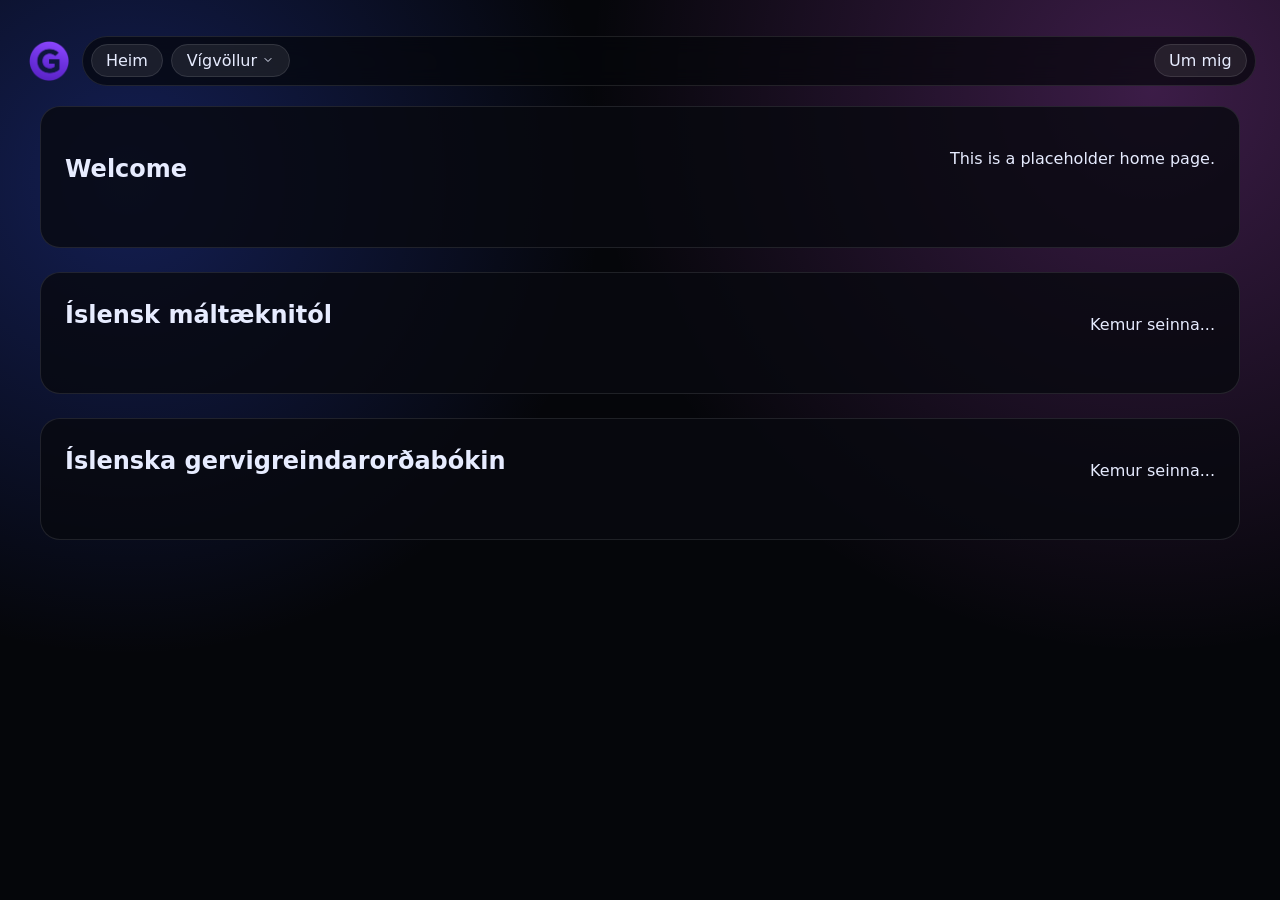
==== commit 1ac02b21: "Finished about page" ====
--- a/index.html
+++ b/index.html
@@ -7,11 +7,32 @@
     <link rel="stylesheet" href="styles.css" />
   </head>
   <body id="top"> 
-    <nav class="top-nav" aria-label="Site navigation"> 
-      <a href="index.html">home</a>
-      <a href="arena.html">arena</a>
-      <a href="about.html">about</a>
-    </nav>
+    <div class="nav-bar-wrap">
+      <img src="assets/images/favicon.png" alt="Gervigreindin merki" class="nav-favicon is-hidden" loading="lazy">
+      <nav class="top-nav is-hidden" aria-label="Site navigation">
+        <div style="display:flex; gap:0.5rem;">
+          <div class="nav-item">
+          <a href="index.html">
+            Heim
+          </a>
+        </div>
+        <div class="nav-item nav-has-dropdown">
+          <a href="arena.html" class="nav-current" aria-haspopup="true" aria-expanded="false">
+            Vígvöllur
+            <svg class="nav-dropdown-icon" width="12" height="12" viewBox="0 0 24 24" fill="none" xmlns="http://www.w3.org/2000/svg" aria-hidden="true" focusable="false">
+              <path d="M6 9l6 6 6-6" stroke="currentColor" stroke-width="2" stroke-linecap="round" stroke-linejoin="round"/>
+            </svg>
+          </a>
+          <div class="nav-dropdown" role="menu">
+                <a href="#site-header" role="menuitem" class="dropdown-link">Um vígvöllinn</a>
+                <a href="#summarySection" role="menuitem" class="dropdown-link">Stigatafla</a>
+            <a href="#filters" role="menuitem" class="dropdown-link">Niðurstöður</a>
+          </div>
+        </div>
+        </div>
+        <div class="nav-item"><a href="about.html">Um mig</a></div>
+      </nav>
+    </div>
     <main>
       <section class="summary-section">
         <div class="summary-header">
@@ -30,5 +51,7 @@
           <p>Kemur seinna...</p>
       </section>
     </main>
+    <script src="app.js" type="module"></script>
+
   </body>
 </html>
--- a/styles.css
+++ b/styles.css
@@ -29,6 +29,39 @@
   padding: 1.5rem;
 }
 
+.paper-abstract {
+  font-style: italic;
+  font-size: 0.85rem;
+  text-align: justify;
+  margin-top: 0;
+  margin-bottom: 1rem;
+  max-height: 270px;
+  overflow-y: auto;
+  padding: 1rem;
+  background: #2b2b2b; /* gray code-like background */
+  color: #e7ecff;
+  border: 1px solid rgba(255, 255, 255, 0.06);
+  border-radius: 8px;
+  line-height: 1.45;
+  box-shadow: inset 0 1px 0 rgba(255,255,255,0.02);
+  scrollbar-width: thin;
+  scrollbar-color: rgba(255,255,255,0.08) transparent;
+}
+
+.paper-abstract::-webkit-scrollbar {
+  width: 8px;
+  height: 8px;
+}
+.paper-abstract::-webkit-scrollbar-track {
+  background: transparent;
+}
+.paper-abstract::-webkit-scrollbar-thumb {
+  background: rgba(255,255,255,0.08);
+  border-radius: 999px;
+  border: 2px solid transparent;
+  background-clip: padding-box;
+}
+
 .long-text{
   text-align: justify;
 }
@@ -263,10 +296,63 @@
   margin: 0 auto;
 }
 
-.about-grid {
+.about-card > h2{
+  margin-top: 0;
+  font-size: 1.1rem;
+}
+ 
+.about-card > .pill-link {
+  float: right;
+}
+
+
+/* Ensure the grid actually uses 3 columns (also cover .about-card-grid if that's the class used in HTML) */
+.about-grid,
+.about-card-grid {
   display: grid;
-  grid-template-columns: repeat(auto-fit, minmax(260px, 1fr));
+  grid-template-columns: repeat(3, minmax(0, 1fr));
   gap: 1rem;
+}
+
+/* If some other rule is overriding on large screens, force it */
+@media (min-width: 900px) {
+  .about-grid,
+  .about-card-grid {
+    grid-template-columns: repeat(3, minmax(0, 1fr)) !important;
+  }
+}
+
+.about-section-header > h2 {
+  margin-top: 0;
+  margin-bottom: 0.5rem;
+}
+
+.about-section-header > p {
+  margin-top: 0;
+  margin-bottom: 1.5rem;
+  max-width: 700px;
+}
+
+.mobile-hero-content{
+  display: none;
+}
+
+.mobile-hero-content > .about-hero-media{
+  display: flex;
+  justify-content: center;
+}
+
+.mobile-hero-content > .about-hero-media > img{
+  max-width: 100%;
+  height: auto;
+}
+
+
+/* fallback for smaller screens */
+@media (max-width: 900px) {
+  .about-grid {
+    grid-template-columns: repeat(auto-fit, minmax(240px, 1fr));
+  }
 }
 
 .about-card {
@@ -935,15 +1021,34 @@
 }
 
 
-.top-nav {
+.nav-bar-wrap {
   position: sticky;
   top: 1rem; /* keep space from viewport edge */
   z-index: 200;
   display: flex;
+  align-items: center;
+  gap: 0.5rem;
+  margin: 0.75rem 0 1.25rem;
+}
+
+.nav-favicon {
+  height: 3.1rem;
+  width: 3.1rem;
+  border-radius: 12px;
+  padding: 0.3rem;
+  transition: opacity 200ms ease, transform 200ms ease;
+}
+
+.nav-favicon.is-hidden {
+  opacity: 0;
+  transform: translateY(-120%);
+}
+
+.top-nav {
+  display: flex;
   justify-content: space-between;
   width: 100%;
   padding: 0.75rem 0.5rem;
-  margin: 0.75rem 0 1.25rem;
   background: rgba(5, 6, 10, 0.7);
   border: 1px solid var(--border);
   border-radius: 999px;
@@ -1025,8 +1130,21 @@
   justify-content: space-between;
 }
 
+@media (max-width: 750px) {
+  .mobile-hero-content{
+    display: block;
+  }
+  .desktop-hero-content{
+    display: none;
+  }
+  .about-site-title{
+    text-align: center;
+  }
+}
+
 
 @media (max-width: 900px) {
+
   .long-header-text{
     width: 100%;
   }
@@ -1092,5 +1210,4 @@
 .trial-id {
   color: var(--accent);
   border-color: var(--accent);
-}
-
+}
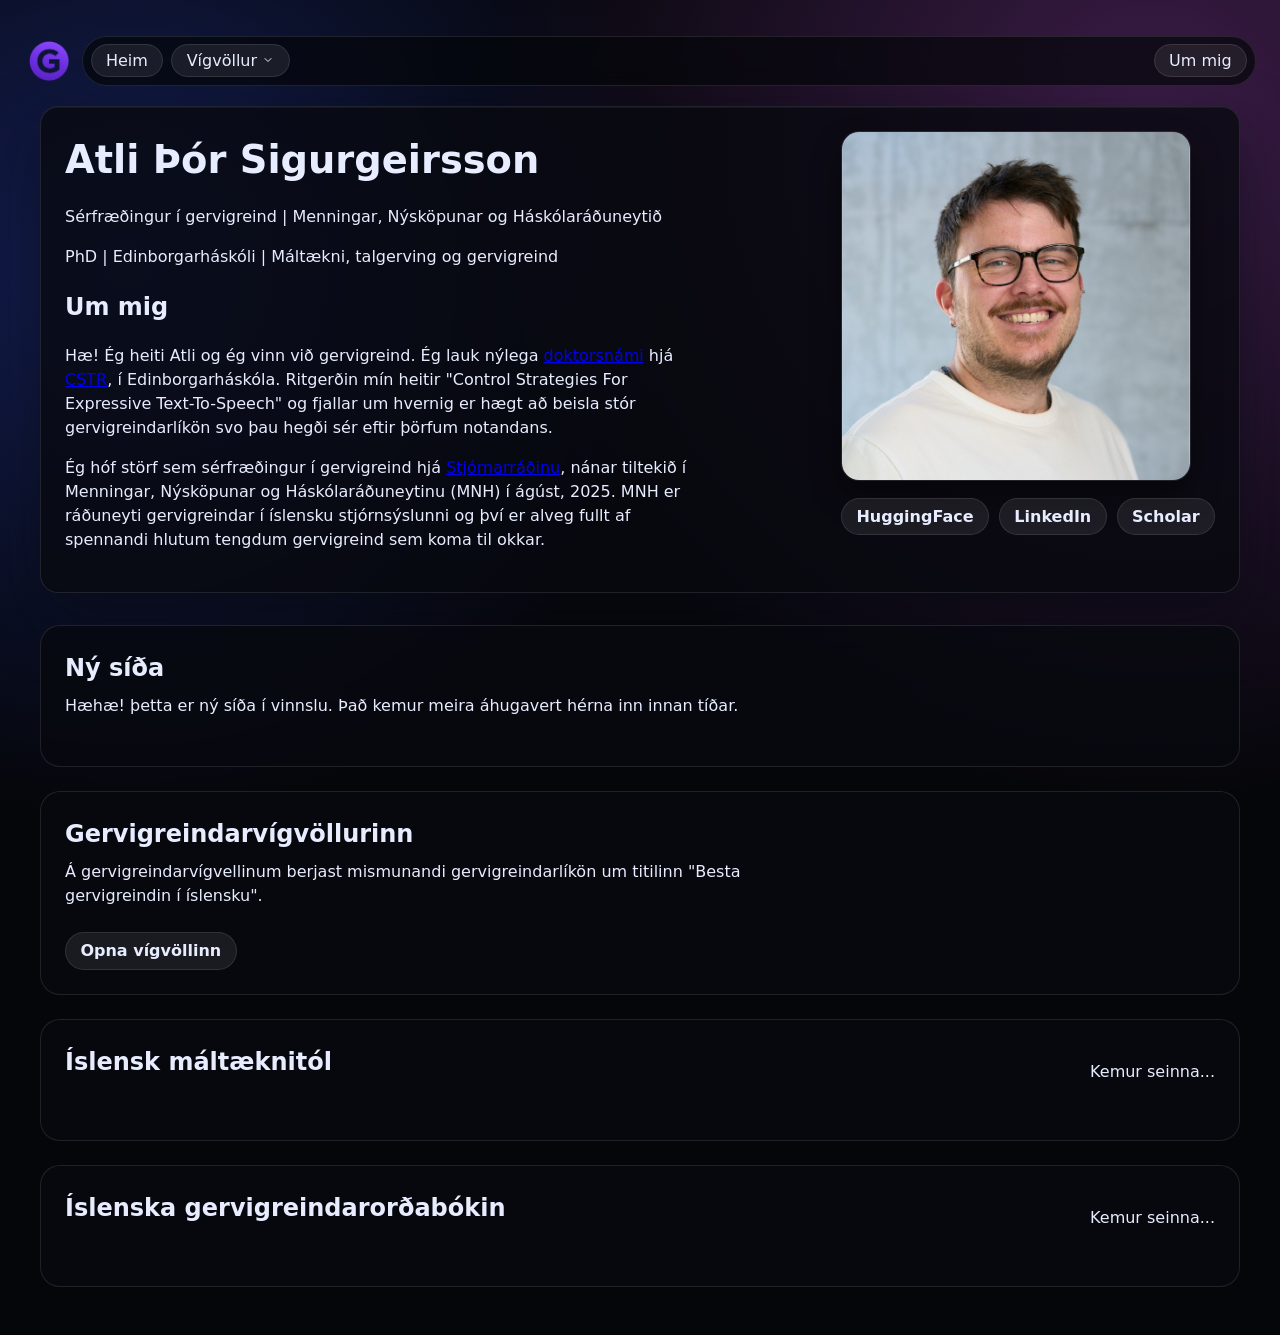
==== commit 3af5f8db: "updated index and about and made logo fixes on arena" ====
--- a/index.html
+++ b/index.html
@@ -1,10 +1,24 @@
 <!DOCTYPE html>
 <html lang="en">
   <head>
-    <meta charset="UTF-8" />
-    <meta name="viewport" content="width=device-width, initial-scale=1.0" />
-    <title>Home</title>
-    <link rel="stylesheet" href="styles.css" />
+    <meta charset="UTF-8">
+    <meta name="viewport" content="width=device-width, initial-scale=1.0">
+    <title>gervigreindin</title>
+    <link rel="icon" href="assets/images/favicon.png">
+    <link rel="stylesheet" href="styles.css">
+    <meta name="mobile-web-app-capable" content="yes">
+    <!-- ANDROID -->
+    <meta name="theme-color" content="transparent">
+    <meta name="theme-color" media="(prefers-color-scheme: light)" content="rgba(255,255,255,0.5)">
+    <meta name="theme-color" media="(prefers-color-scheme: dark)" content="rgba(0,0,0,0.5)">
+    <meta name="theme-color" content="#000000"> <!-- fallback -->
+
+    <!-- IOS PWA -->
+    <meta name="apple-mobile-web-app-capable" content="yes">
+    <meta name="apple-mobile-web-app-status-bar-style" content="black-translucent">
+    
+    <meta name="apple-mobile-web-app-title" content="Gervigreindin">
+
   </head>
   <body id="top"> 
     <div class="nav-bar-wrap">
@@ -33,13 +47,59 @@
         <div class="nav-item"><a href="about.html">Um mig</a></div>
       </nav>
     </div>
-    <main>
+
+    <header class="site-header">
+      <div class="header-content">
+      <div class="header-left">
+        <h1 class="about-site-title">Atli Þór Sigurgeirsson</h1>
+        <div class="mobile-hero-content">
+          <div class="about-hero-media">
+            <img src="assets/images/profile.jpg" alt="Atli Thor Sigurgeirsson">
+          </div>
+          <div style="margin-top: 10px; display:flex; justify-content: center;">
+            <a class="pill-link" href="https://huggingface.co/atlithor" target="_blank" rel="noopener noreferrer">HuggingFace</a>
+            <a class="pill-link" href="https://www.linkedin.com/in/atlisig" target="_blank" rel="noopener noreferrer">LinkedIn</a>
+            <a class="pill-link" href="https://scholar.google.com/citations?user=sf8DVlIAAAAJ" target="_blank" rel="noopener noreferrer">Scholar</a>
+          </div>
+        </div>
+        <p>Sérfræðingur í gervigreind | Menningar, Nýsköpunar og Háskólaráðuneytið</p>
+        <p>PhD | Edinborgarháskóli | Máltækni, talgerving og gervigreind</p>
+
+        <h2>Um mig</h2>
+         <p>
+            Hæ! Ég heiti Atli og ég vinn við gervigreind. Ég lauk nýlega <a href="https://informatics.ed.ac.uk/ukri-cdt-in-natural-language-processing/people/students/cohort-2020">doktorsnámi</a> hjá <a href="https://www.cstr.ed.ac.uk/">CSTR</a>, í Edinborgarháskóla.
+            Ritgerðin mín heitir "Control Strategies For Expressive Text-To-Speech" og fjallar um hvernig er hægt að beisla stór gervigreindarlíkön svo þau hegði sér eftir þörfum notandans. 
+          <p>  
+            Ég hóf störf sem sérfræðingur í gervigreind hjá <a href="https://www.stjornarradid.is/raduneyti/starfsfolk/?raduneyti=menningar-%2c+n%c3%bdsk%c3%b6punar-+og+h%c3%a1sk%c3%b3lar%c3%a1%c3%b0uneyti%c3%b0&#:~:text=Atli%20%C3%9E%C3%B3r%20Sigurgeirsson">Stjórnarráðinu</a>, nánar tiltekið í Menningar, Nýsköpunar og Háskólaráðuneytinu (MNH) í ágúst, 2025. MNH er ráðuneyti gervigreindar í íslensku stjórnsýslunni og því er 
+            alveg fullt af spennandi hlutum tengdum gervigreind sem koma til okkar.
+          </p>
+      </div>
+      <div class="header-right desktop-hero-content">
+        <div class="about-hero-media">
+          <img src="assets/images/profile.jpg" alt="Atli Thor Sigurgeirsson">
+        </div>
+        <div style="margin-top: 10px; display:flex; justify-content: flex-end;">
+          <a class="pill-link" href="https://huggingface.co/atlithor" target="_blank" rel="noopener noreferrer">HuggingFace</a>
+          <a class="pill-link" href="https://www.linkedin.com/in/atlisig" target="_blank" rel="noopener noreferrer">LinkedIn</a>
+          <a class="pill-link" href="https://scholar.google.com/citations?user=sf8DVlIAAAAJ" target="_blank" rel="noopener noreferrer">Scholar</a>
+        </div>
+    </div>
+  </header>
+    <main>    
       <section class="summary-section">
-        <div class="summary-header">
-          <h1>Welcome</h1>
-          <p>This is a placeholder home page.</p>
+        <div class="about-section-header">
+          <h2>Ný síða</h2>
+          <p>Hæhæ! þetta er ný síða í vinnslu. Það kemur meira áhugavert hérna inn innan tíðar.</p>
         </div>
+      </section>  
+      <section class="summary-section">
+        <div class="about-section-header">
+          <h2>Gervigreindarvígvöllurinn</h2>
+          <p>Á gervigreindarvígvellinum berjast mismunandi gervigreindarlíkön um titilinn "Besta gervigreindin í íslensku".</p>
+        </div>
+        <a class="pill-link" href="arena.html">Opna vígvöllinn</a>
       </section>
+      
       <section class="summary-section">
         <div class="summary-header">
           <h2>Íslensk máltæknitól</h2>
--- a/styles.css
+++ b/styles.css
@@ -1140,6 +1140,13 @@
   .about-site-title{
     text-align: center;
   }
+
+  .summary-header-left{
+    max-width: 100%;
+  }
+  .summary-header-right{
+    display: none !important;
+  }
 }
 
 
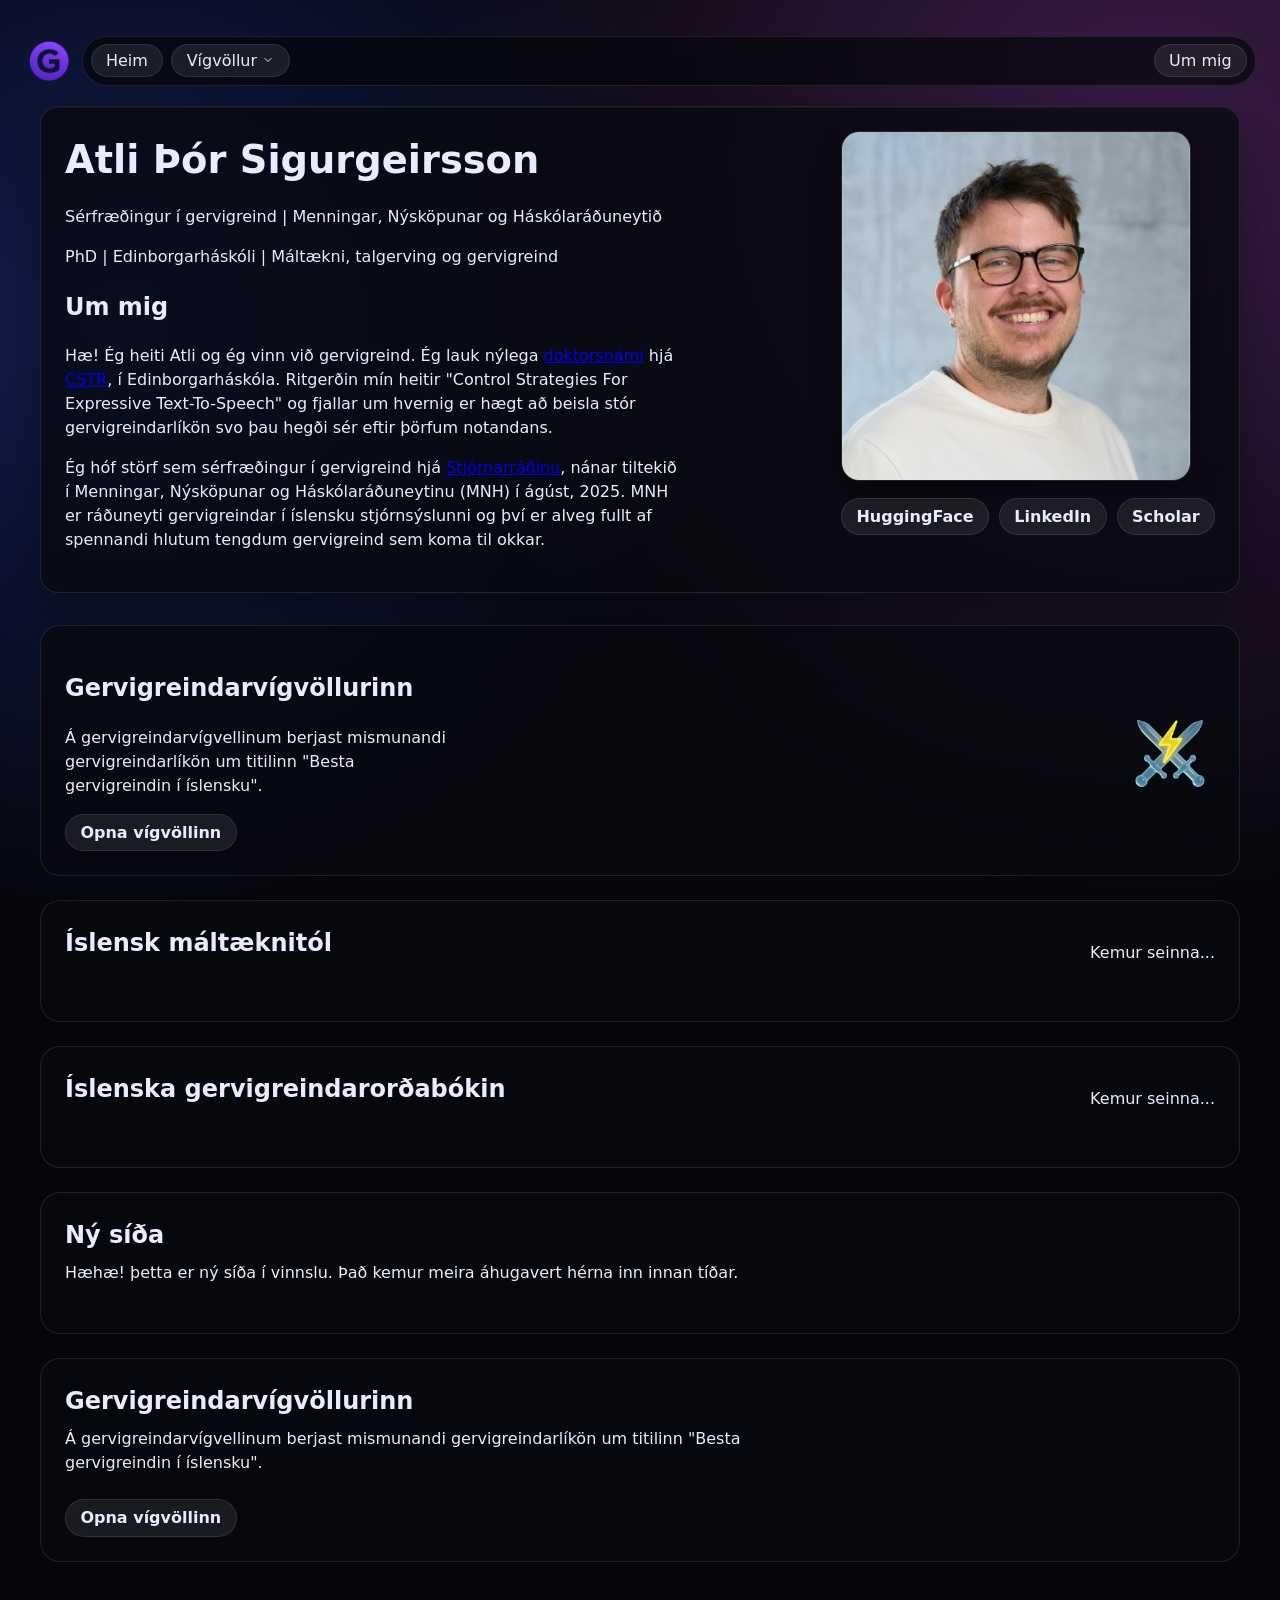
==== commit 6f5d49de: "small adjustments" ====
--- a/index.html
+++ b/index.html
@@ -66,10 +66,10 @@
         <p>PhD | Edinborgarháskóli | Máltækni, talgerving og gervigreind</p>
 
         <h2>Um mig</h2>
-         <p>
+         <p style="padding-right: 20px;">
             Hæ! Ég heiti Atli og ég vinn við gervigreind. Ég lauk nýlega <a href="https://informatics.ed.ac.uk/ukri-cdt-in-natural-language-processing/people/students/cohort-2020">doktorsnámi</a> hjá <a href="https://www.cstr.ed.ac.uk/">CSTR</a>, í Edinborgarháskóla.
             Ritgerðin mín heitir "Control Strategies For Expressive Text-To-Speech" og fjallar um hvernig er hægt að beisla stór gervigreindarlíkön svo þau hegði sér eftir þörfum notandans. 
-          <p>  
+          <p style="padding-right: 20px;">  
             Ég hóf störf sem sérfræðingur í gervigreind hjá <a href="https://www.stjornarradid.is/raduneyti/starfsfolk/?raduneyti=menningar-%2c+n%c3%bdsk%c3%b6punar-+og+h%c3%a1sk%c3%b3lar%c3%a1%c3%b0uneyti%c3%b0&#:~:text=Atli%20%C3%9E%C3%B3r%20Sigurgeirsson">Stjórnarráðinu</a>, nánar tiltekið í Menningar, Nýsköpunar og Háskólaráðuneytinu (MNH) í ágúst, 2025. MNH er ráðuneyti gervigreindar í íslensku stjórnsýslunni og því er 
             alveg fullt af spennandi hlutum tengdum gervigreind sem koma til okkar.
           </p>
@@ -85,7 +85,36 @@
         </div>
     </div>
   </header>
-    <main>    
+    <main>
+        <section class="summary-section">
+        <div class="about-section-header" style="display: flex; flex-direction: row; justify-content: space-between;">
+          <div style="max-width: 400px">
+            <div>
+                <h2>Gervigreindar<wbr>vígvöllurinn</h2>
+                  <p>Á gervigreindarvígvellinum berjast mismunandi gervigreindarlíkön um titilinn "Besta gervigreindin í íslensku".</p>
+              </div>
+            <div style="">
+                <a class="pill-link" href="arena.html">Opna vígvöllinn</a>
+            </div>
+          </div>
+
+          <div style="display: flex; flex-direction: column; justify-content: center;">
+              <img style="max-height: 10vh", src="assets/images/arena_logo.png" alt="Gervigreindarvígvöllurinn logo" class="arena-logo" ,="" loading="lazy">
+          </div>
+        </div>
+      </section>  
+      
+      <section class="summary-section">
+        <div class="summary-header">
+          <h2>Íslensk máltæknitól</h2>
+          <p>Kemur seinna...</p>
+      </section>
+      <section class="summary-section">
+        <div class="summary-header">
+          <h2>Íslenska gervigreindarorðabókin</h2>
+          <p>Kemur seinna...</p>
+      </section>
+
       <section class="summary-section">
         <div class="about-section-header">
           <h2>Ný síða</h2>
@@ -99,17 +128,7 @@
         </div>
         <a class="pill-link" href="arena.html">Opna vígvöllinn</a>
       </section>
-      
-      <section class="summary-section">
-        <div class="summary-header">
-          <h2>Íslensk máltæknitól</h2>
-          <p>Kemur seinna...</p>
-      </section>
-      <section class="summary-section">
-        <div class="summary-header">
-          <h2>Íslenska gervigreindarorðabókin</h2>
-          <p>Kemur seinna...</p>
-      </section>
+
     </main>
     <script src="app.js" type="module"></script>
 
--- a/styles.css
+++ b/styles.css
@@ -833,7 +833,7 @@
     flex-direction: column;
     align-items: flex-start;
     gap: 0.4rem;
-  }
+    }
 }
 
 
